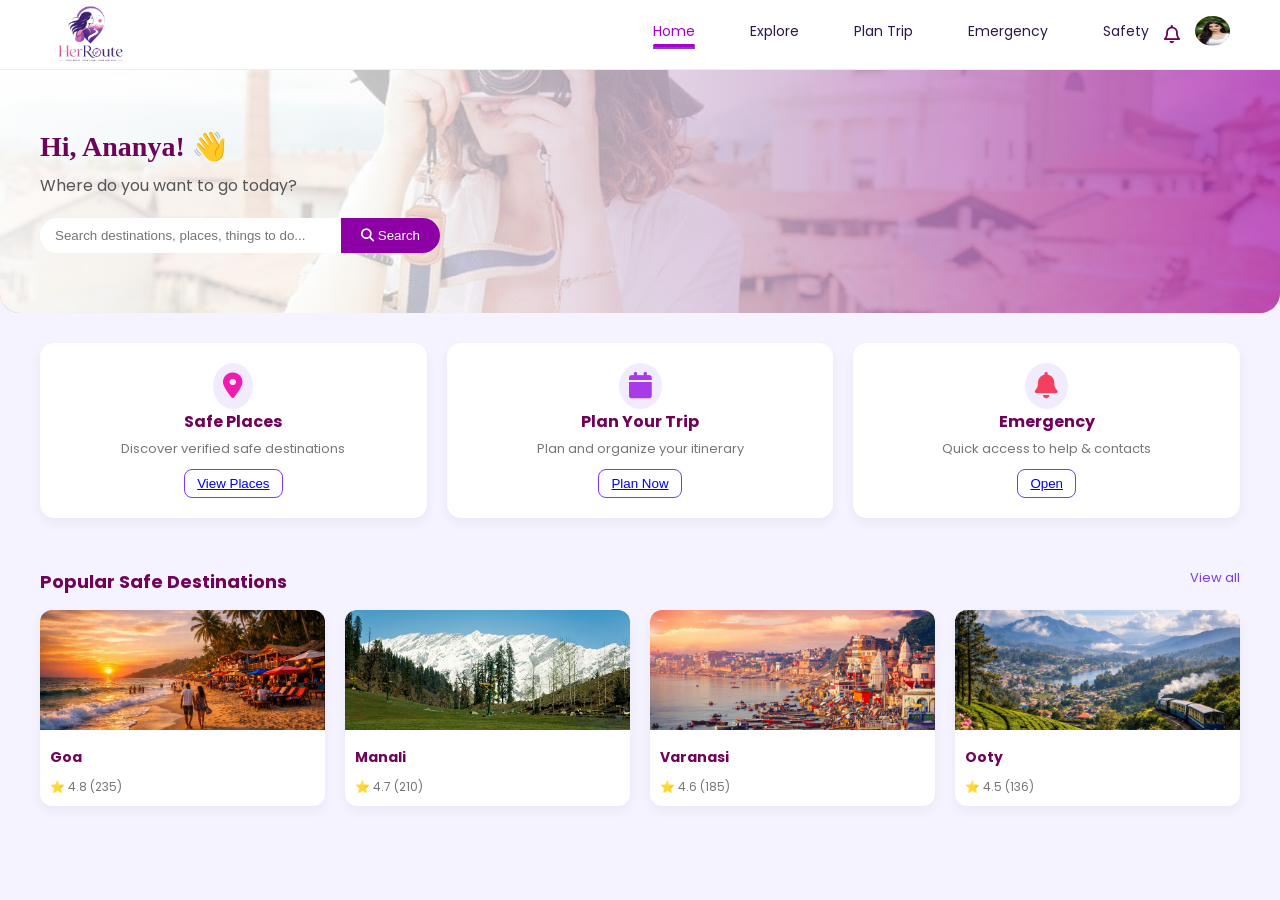
==== index.html @ 0c9c6dc7 "Added complete frontend of HerRoute travel website. Added all HTML, CSS, images, and UI components f" ====
<!DOCTYPE html>
<html lang="en">
<head>
    <meta charset="UTF-8">
    <meta name="viewport" content="width=device-width, initial-scale=1.0">
    <title>Home - HerRoute</title>

    <link rel="stylesheet" href="style.css">

    <!-- Google Fonts -->
    <link href="https://fonts.googleapis.com/css2?family=Poppins:wght@300;400;600&display=swap" rel="stylesheet">

    <!-- Font Awesome -->
    <link rel="stylesheet" href="https://cdnjs.cloudflare.com/ajax/libs/font-awesome/6.5.0/css/all.min.css">
</head>
<body class="home-page">

<!-- NAVBAR -->
<header class="navbar">
    <div class="logo">
        <img src="images/logoo.png" alt="Logo">
    
    </div>

    <nav class="nav-links">
        <a href="index.html" class="active">Home</a>
        <a href="explore.html">Explore</a>
        <a href="Itinerary.html">Plan Trip</a>
        <a href="emergencycontacts.html">Emergency</a>
        <a href="safetytips.html">Safety</a>
    </nav>

    <div class="nav-icons">
        <i class="fa-regular fa-bell"></i>
        <a href="profile.html">
    <img src="images/pfp.jpg" alt="User" class="profile-pic">
</a>
    </div>
</header>

<!-- HERO SECTION -->
<section class="hero">

    <div class="hero-content">
        <h2>Hi, Ananya! 👋</h2>
        <p>Where do you want to go today?</p>

        <!-- Search -->
        <div class="search-box">
            <input type="text" placeholder="Search destinations, places, things to do...">
            <button><i class="fa-solid fa-magnifying-glass"></i> Search</button>
        </div>
    </div>

   

</section>

<!-- QUICK CARDS -->
<section class="quick-cards">

    <div class="card">
        <i class="fa-solid fa-location-dot icon1"></i>
        <h3>Safe Places</h3>
        <p>Discover verified safe destinations</p>
        <button><a href="explore.html" class="card-btn">View Places</a></button>
    </div>

    <div class="card">
       <i class="fa-solid fa-calendar icon2"></i>
        <h3>Plan Your Trip</h3>
        <p>Plan and organize your itinerary</p>
        <button><a href="Itinerary.html" class="card-btn">Plan Now</a></button>
    </div>

    <div class="card">
        <i class="fa-solid fa-bell icon3"></i>
        <h3>Emergency</h3>
        <p>Quick access to help & contacts</p>
        <button><a href="emergencycontacts.html" class="card-btn">Open</a></button>
        
    </div>

</section>

<!-- DESTINATIONS -->
<section class="destinations">

    <div class="section-header">
        <h3>Popular Safe Destinations</h3>
        <a href="explore.html">View all</a>
    </div>

    <div class="destination-cards">

        <div class="destination">
            <img src="images/Goa.png" alt="Goa">
            <h4>Goa</h4>
            <p>⭐ 4.8 (235)</p>
        </div>

        <div class="destination">
            <img src="images/Manali.jpeg" alt="Manali">
            <h4>Manali</h4>
            <p>⭐ 4.7 (210)</p>
        </div>

        <div class="destination">
            <img src="images/varanasi.jpg" alt="varanasi">
            <h4>Varanasi</h4>
            <p>⭐ 4.6 (185)</p>
        </div>

        <div class="destination">
            <img src="images/ooty.png" alt="Ooty">
            <h4>Ooty</h4>
            <p>⭐ 4.5 (136)</p>
        </div>

    </div>

</section>

</body>
</html>
---- style.css ----
body {
    background-image: url("bg.png");
    background-size: cover;          /* fills screen */
    background-position: center;
    background-repeat: no-repeat;
    background-attachment: fixed;    /* stays still while scrolling */

    font-family: 'Poppins', sans-serif;
    
}
/* Login page/*
/* ===== RESET ===== */

* {
    margin: 0;
    padding: 0;
    box-sizing: border-box;
}

.bg-video {
    position: fixed;
    top: 0;
    left: 0;

    width: 100%;
    height: 100%;
    object-fit: cover;

    z-index: -1;   /* stays behind everything */
}



/* ===== MAIN CONTAINER ===== */
.login-container {
    display: flex;
    height: 100vh;
}

/* ===== LEFT SIDE ===== */
.login-left {
    width: 50%;
    padding: 40px;
    display: flex;
    flex-direction: column;
    justify-content: space-between;
}

/* logo text */
.logo-section h1 {
    color: #7c3aed;
    font-size: 36px;
}

.logo-section h3 {
    color: #a855f7;
    font-weight: 400;
    margin-bottom: 10px;
}

.logo-section p {
    color: #666;
    font-size: 14px;
}

/* illustration */
.illustration img {
    width: 80%;
    margin-top: 40px;
}

/* ===== RIGHT SIDE ===== */
.login-right {
    display: flex;
    justify-content: flex-start;   /* moves box to left */
    align-items: center;
    padding-left: -60px;            /* small spacing from center line */
}

/* ===== LOGIN BOX ===== */
.login-box {
    width: 400px;
    background: white;
    padding: 30px;
    border-radius: 16px;
    box-shadow: 0 10px 25px rgb(52, 40, 40);
}

/* title */
.login-box h2 {
    font-family: cursive;
    text-align: center;
    color: #a900ad;
}

.subtitle {
    text-align: center;
    font-size: 13px;
    color: #777;
    margin-bottom: 20px;
}

/* ===== FORM ===== */
form {
    display: flex;
    flex-direction: column;
}

form label {
    font-size: 13px;
    margin-bottom: 5px;
}

form input {
    padding: 10px;
    margin-bottom: 15px;
    border-radius: 8px;
    border: 1px solid #ddd;
    outline: none;
}

/* forgot */
.forgot {
    text-align: right;
    margin-bottom: 15px;
}

.forgot a {
    font-size: 12px;
    color: #e00072;
    text-decoration: none;
}

/* login button */
.login-btn {
    background: linear-gradient(to right, #c502c1, #a855f7);
    color: white;
    border: none;
    padding: 10px;
    border-radius: 8px;
    cursor: pointer;
    font-weight: 600;
}

/* divider */
.divider {
    text-align: center;
    font-size: 12px;
    color: #777;
    margin: 20px 0;
}

/* ===== SOCIAL LOGIN ===== */
.social-login {
    display: flex;
    gap: 10px;
}

.social-login button {
    flex: 1;
    padding: 8px;
    border-radius: 8px;
    border: 1px solid #ddd;
    background: white;
    cursor: pointer;
    font-size: 13px;
}

/* icons spacing */
.social-login i {
    margin-right: 5px;
}

/* signup text */
.signup-text {
    text-align: center;
    font-size: 13px;
    margin-top: 15px;
}

.signup-text a {
    color: #7c3aed;
    text-decoration: none;
    font-weight: 500;
}
/* ===== RESET ===== */
* {
    margin: 0;
    padding: 0;
    box-sizing: border-box;
}

/* ===== BODY ===== */
body.signup-page {
    font-family: 'Poppins', sans-serif;
    height: 100vh;
    overflow: hidden;
}

/* ===== VIDEO BACKGROUND ===== */
.bg-video {
    position: fixed;
    top: 0;
    left: 0;

    width: 100%;
    height: 100%;
    object-fit: cover;

    z-index: -1;
}

/* overlay for readability */
body.signup-page::before {
    content: "";
    position: fixed;
    top: 0;
    left: 0;

    width: 100%;
    height: 100%;

    background: rgba(255, 255, 255, 0.6);
    z-index: -1;
}

/* ===== MAIN CONTAINER ===== */
.signup-container {
    display: flex;
    height: 100vh;
}

/* ===== LEFT SIDE ===== */
.signup-left {
    width: 50%;
    padding: 40px;

    display: flex;
    flex-direction: column;
    justify-content: space-between;
}

/* logo section */
.logo-section img {
    width: 450px;
    margin-bottom: 10px;
}

.logo-section h1 {
    color: #7c3aed;
    font-size: 36px;
}

.logo-section h3 {
    color: #a855f7;
    font-weight: 400;
}

.logo-section p {
    margin-top: 10px;
    color: #555;
    font-size: 14px;
}

/* illustration */
.illustration img {
    width: 80%;
    margin-top: 40px;
}

/* ===== RIGHT SIDE ===== */
.signup-right {
    width: 50%;
    display: flex;
    justify-content: flex-start;
    align-items: center;
    padding-left: 40px;
}

/* ===== SIGNUP BOX ===== */
.signup-box {
    width: 380px;
    background: #ffffff;
    padding: 30px;
    border-radius: 16px;

    box-shadow: 0 10px 25px rgb(52, 40, 40);
}

/* heading */
.signup-box h2 {
    font-family: cursive;
    text-align: center;
    color: #8d07a2;
}

.subtitle {
    text-align: center;
    font-size: 13px;
    color: #777;
    margin-bottom: 20px;
}

/* ===== FORM ===== */
form {
    display: flex;
    flex-direction: column;
}

form label {
    font-size: 13px;
    margin-bottom: 5px;
}

/* input fields */
form input {
    padding: 10px;
    margin-bottom: 15px;

    border-radius: 8px;
    border: 1px solid #ddd;
    outline: none;
}

/* password field with icon */
.password-field {
    position: relative;
}

.password-field input {
    width: 100%;
    padding-right: 35px;
}

.password-field i {
    position: absolute;
    right: 10px;
    top: 50%;
    transform: translateY(-50%);
    color: #777;
    cursor: pointer;
}

/* signup button */
.signup-btn {
    background: linear-gradient(to right, #9d006c, #a855f7);
    color: white;

    border: none;
    padding: 12px;
    border-radius: 8px;

    font-weight: 600;
    cursor: pointer;
}

/* divider */
.divider {
    text-align: center;
    font-size: 12px;
    color: #777;
    margin: 20px 0;
}

/* ===== SOCIAL LOGIN ===== */
.social-login {
    display: flex;
    gap: 10px;
}

.social-login button {
    flex: 1;
    padding: 8px;

    border-radius: 8px;
    border: 1px solid #ddd;
    background: white;

    cursor: pointer;
    font-size: 13px;
}

.social-login i {
    margin-right: 5px;
}

/* login text */
.login-text {
    text-align: center;
    font-size: 13px;
    margin-top: 15px;
}

.login-text a {
    color: #7c3aed;
    text-decoration: none;
    font-weight: 500;
}

/* ===== HOVER EFFECTS ===== */
.signup-btn:hover {
    opacity: 0.9;
}

.social-login button:hover {
    background: #f5f3ff;
}
/* RESET */
* {
    margin: 0;
    padding: 0;
    box-sizing: border-box;
}

/* BODY */
body {
    font-family: 'Poppins', sans-serif;
    background-color: #F5F3FF;
    color: #6e0359;
}
/*dashboard */
/* ===== RESET ===== */
* {
    margin: 0;
    padding: 0;
    box-sizing: border-box;
}

body.home-page {
    font-family: 'Poppins', sans-serif;
    background: #f5f3ff;
}

/* ===== NAVBAR ===== */
.navbar {
    display: flex;
    justify-content: space-between;
    align-items: center;

    padding: 15px 40px;
    background: #ffffff;
    border-bottom: 1px solid #eee;
}

/* logo */
.logo {
    display: flex;
    align-items: center;
    gap: 10px;
}

.logo img {
    width: 35px;
}

.logo span {
    font-weight: 600;
    color: #7c3aed;
}

/* nav links */
.nav-links {
    display: flex;
    gap: 25px;
}

.nav-links a {
    text-decoration: none;
    color: #555;
    font-size: 14px;
}

.nav-links .active {
    color: #7c3aed;
    border-bottom: 2px solid #7c3aed;
    padding-bottom: 5px;
}

/* icons */
.nav-icons {
    display: flex;
    align-items: center;
    gap: 15px;
}

.nav-icons i {
    font-size: 18px;
    cursor: pointer;
}

.nav-icons img {
    height: 30px;
    width: 35px;
    border-radius: 50%;
}

/* ===== HERO SECTION ===== */
   .hero {
    position: relative;
    padding: 60px 40px;
    border-radius: 0 0 20px 20px;
    overflow: hidden;

    /* background image */
    background: url("images/female.jpg") no-repeat center/cover;
}
.hero::before {
    content: "";
    position: absolute;
    top: 0;
    left: 0;

    width: 100%;
    height: 100%;

    /* gradient overlay from left */
    background: linear-gradient(
        to right,
        rgba(255, 255, 255, 0.9) 0%,
        rgba(255, 255, 255, 0.7) 30%,
        rgba(209, 179, 212, 0.771) 60%,
        rgba(178, 47, 180, 0.808) 100%
    );

    z-index: 1;
}
.hero-content {
    position: relative;
    z-index: 2;
}

/* text */
.hero-content h2 {
    font-family: cursive;
    font-size: 28px;
    margin-bottom: 10px;
}

.hero-content p {
    color: #555;
    margin-bottom: 20px;
}

/* search box */
.search-box {
    display: flex;
    background: white;
    border-radius: 30px;
    overflow: hidden;
    width: 400px;
}

.search-box input {
    flex: 1;
    border: none;
    padding: 10px 15px;
    outline: none;
}

.search-box button {
    background: #8d00a5;
    color: white;
    border: none;
    padding: 10px 20px;
    cursor: pointer;
}

/* image */
.hero-image img {
    width: 350px;
}

/* ===== QUICK CARDS ===== */
.quick-cards {
    display: flex;
    gap: 20px;
    padding: 30px 40px;
}

.card {
    flex: 1;
    background: #f5dbff;
    padding: 20px;
    border-radius: 16px;
    box-shadow: 0 5px 12px rgba(0,0,0,0.05);

    text-align: center;
}
.icon1 {
    color: #f01bb0;   /* purple */
}

.icon2 {
    color: #a83be8;   /* pink */
}

.icon3 {
    color: #f43f5e;   /* red */
}
.card i {
    font-size: 26px;
    padding: 10px;
    border-radius: 50%;
    background: rgba(124, 58, 237, 0.1);
}

.card h3 {
    font-size: 16px;
    margin-bottom: 5px;
}

.card p {
    font-size: 13px;
    color: #777;
    margin-bottom: 10px;
}

.card button {
    border: 1px solid #7c3aed;
    background: transparent;
    color: #7c3aed;
    padding: 6px 12px;
    border-radius: 8px;
    cursor: pointer;
}

/* ===== DESTINATIONS ===== */
.destinations {
    padding: 20px 40px;
}

/* header */
.section-header {
    display: flex;
    justify-content: space-between;
    margin-bottom: 15px;
}

.section-header h3 {
    font-size: 18px;
}

.section-header a {
    font-size: 13px;
    color: #7c3aed;
    text-decoration: none;
}

/* cards */
.destination-cards {
    display: flex;
    gap: 20px;
}

.destination {
    width: 450px;
    background: white;
    border-radius: 12px;
    overflow: hidden;
    box-shadow: 0 5px 12px rgba(0,0,0,0.05);
}

.destination img {
    width: 100%;
    height: 120px;
    object-fit: cover;
}

.destination h4 {
    padding: 10px;
    font-size: 14px;
}

.destination p {
    padding: 0 10px 10px;
    font-size: 12px;
    color: #777;
}

/* ===== EXPLORE PAGE ===== */
body.explore-page {
    font-family: 'Poppins', sans-serif;
    background: #f5f3ff;
}

/* ===== MAIN LAYOUT ===== */
.explore-container {
    display: flex;
    padding: 30px 40px;
    gap: 30px;
}

/* ===== SIDEBAR ===== */
.sidebar {
    height:650px;
    width: 250px;
    background: #ffe2fc;
    padding: 20px;
    border-radius: 16px;
    box-shadow: 0 5px 12px rgb(186 183 183);
}

.sidebar h3 {
    font-size: 14px;
    margin-bottom: 10px;
    color: #555;
}

/* categories */
.category-list {
    list-style: none;
    margin-bottom: 20px;
}

.category-list li {
    padding: 8px 10px;
    border-radius: 8px;
    font-size: 13px;
    cursor: pointer;
    margin-bottom: 5px;
}

.category-list li:hover {
    background: #d196ca;
}

.category-list .active {
    background: linear-gradient(to right, #8a0068, #a855f7);
    color: rgb(208, 162, 209);
}

/* ratings */
.ratings label {
    display: block;
    font-size: 13px;
    margin-bottom: 8px;
    color: #555;
    cursor: pointer;
}

/* ===== CONTENT ===== */
.explore-content {
    flex: 1;
}

.explore-content h2 {
    font-family: cursive;
    margin-bottom: 20px;
}

/* ===== GRID ===== */
.destination-grid {
    display: grid;
    grid-template-columns: repeat(3, 1fr);
    gap: 20px;
}

/* ===== CARD ===== */
.destination-card {
    height: 200px;
    position: relative;

    background: white;
    border-radius: 14px;
    overflow: hidden;
    box-shadow: 0 5px 12px rgba(0,0,0,0.05);
    transition: 0.3s;
}
.heart-icon {
    position: absolute;
    top: 10px;
    right: 10px;
    background: white;
    padding: 6px;
    border-radius: 50%;
    font-size: 14px;
    cursor: pointer;
    transition: 0.3s;
}
.card-link {
    text-decoration: none;
    color: inherit;
}
/* when liked */
.heart-icon.liked {
    color: #e11d48; /* red */
}

.destination-card:hover {
    transform: translateY(-5px);
}

/* image */
.destination-card img {
    width: 100%;
    height: 140px;
    object-fit: cover;
}

/* info */
.card-info {
    padding: 10px;
}

.card-info h4 {
    font-size: 14px;
    margin-bottom: 3px;
}

.card-info p {
    font-size: 12px;
    color: #777;
}

.card-info span {
    font-size: 12px;
    color: #f59e0b;
}
/* ===== DETAILS PAGE ===== */
body.details-page {
    font-family: 'Poppins', sans-serif;
    background: #f5f3ff;
}

/* ===== BACK LINK ===== */
.back-link {
    padding: 15px 40px;
}

.back-link a {
    text-decoration: none;
    color: #7b0268;
    font-size: 14px;
}

/* ===== MAIN LAYOUT ===== */
.details-container {
    display: flex;
    gap: 30px;
    padding: 20px 40px;
}

/* ===== LEFT IMAGE SECTION ===== */
.image-section {
    flex: 1;
}

.main-image {
    width: 100%;
    height: 280px;
    object-fit: cover;
    border-radius: 16px;
}

/* thumbnails */
.thumbnail-row {
    display: flex;
    gap: 10px;
    margin-top: 10px;
}

.thumbnail-row img {
    width: 200px;
    height: 250px;
    object-fit: cover;
    border-radius: 10px;
    cursor: pointer;
}

/* ===== RIGHT DETAILS ===== */
.details-section {
    flex: 1;
    background: white;
    padding: 20px;
    border-radius: 16px;
    box-shadow: 0 5px 12px rgba(0,0,0,0.05);
}

/* headings */
.details-section h2 {
    font-size: 24px;
    margin-bottom: 5px;
}

.type {
    font-size: 14px;
    color: #777;
    margin-bottom: 10px;
}

.rating {
    color: #f59e0b;
    margin-bottom: 15px;
}

/* description */
.description {
    font-size: 14px;
    color: #555;
    margin-bottom: 20px;
}

/* ===== INFO LIST ===== */
.info-list {
    margin-bottom: 20px;
}

.info-item {
    display: flex;
    align-items: center;
    gap: 10px;
    margin-bottom: 10px;
    font-size: 14px;
}
.icon-time {
     color: #e81212;   /* purple */
}

.icon-safety {
    color: #22c55e;   /* green */
}

.icon-ideal {
    color: #ec4899;   /* pink */
}

.icon-budget {
    color: #f66f1b;   /* orange */
}

.info-item i {
     font-size: 18px;
    padding: 8px;
    border-radius: 50%;
}

/* ===== TIP BOX ===== */
.tip-box {
    font-family: cursive;
    background: #fcedff;
    padding: 12px;
    border-radius: 10px;
    display: flex;
    gap: 10px;
    font-size: 13px;
    margin-bottom: 20px;
}

.tip-box i {
    color: #f59e0b;
}

/* ===== BUTTON ===== */
.add-btn {
    width: 100%;
    background: linear-gradient(to right, #6b0f99, #5a1f55);
    color: white;
    border: none;
    padding: 12px;
    border-radius: 10px;
    cursor: pointer;
    font-weight: 600;
}

/* hover */
.add-btn:hover {
    opacity: 0.9;
}
/* NAVBAR */
.navbar {
    height: 70px;
    display: flex;
    align-items: center;
    justify-content: space-between;
    padding: 0 50px;

    background-color: #ffffff;
    box-shadow: 0 2px 10px rgba(0, 0, 0, 0.05);
    .nav-right {
    display: flex;
    align-items: center;
    gap: 15px;   /* space between bell & profile */
}

/* icon styling */
.nav-right i {
    font-size: 20px;
    cursor: pointer;
    color: #2D174D;
}

/* profile image */
.nav-right img {
    width: 35px;
    height: 35px;
    border-radius: 50%;
}
}

.logo img {
    height: 80px;
    width: auto;
}
.nav-links {
    margin-left: auto;
}

.nav-links a {
    position: relative;
    text-decoration: none;
    color: #2D174D;
    margin: 0 15px;
    padding-bottom: 5px;
}

/* ACTIVE TEXT COLOR */
.nav-links a.active {
    color: #a800ca;
}

/* UNDERLINE */
.nav-links a.active::after {
    content: "";
    position: absolute;
    left: 0;
    bottom: 0;
    width: 100%;
    height: 3px;
    background: #a800ca;
    border-radius: 5px;
}

.user-icon img {
    width: 35px;
    height: 35px;
    border-radius: 50%;
}

/* MAIN CONTAINER */
.container {
    padding: 12 14px;
}

/* TITLE */
.container h2 {
    font-family: cursive;
    font-size: 22px;
    margin-bottom: 20px;
}

/* INPUTS */
.top-inputs {
    display: flex;
    gap: 20px;
    margin-bottom: 30px;
}

.input-group {
    display: flex;
    flex-direction: column;
}

.input-group label {
    font-size: 13px;
    margin-bottom: 5px;
    color: #740882;
}

.input-group input {
    padding: 10px 14px;
    width: 260px;
    border-radius: 8px;
    border: 1px solid #ddd;
    background: #fff;
}

/* MAIN LAYOUT */
.itinerary-content {
    display: flex;
    gap: 25px;
    align-items: flex-start;
}

/* SIDEBAR */
.days-sidebar {
    width: 120px;
    display: flex;
    flex-direction: column;
    gap: 10px;
}

.day {
    padding: 10px;
    border-radius: 10px;
    border: none;
    background: #faddff;
    text-align: left;
    cursor: pointer;
    font-size: 13px;
    box-shadow: 0 5px 12px #62354e70;
}

.day span {
    display: block;
    font-size: 11px;
    color: #b8a1b8;
}

.day.active {
    background: #732873db;
    color: white;
}

.add-day {
    margin-top: 10px;
    padding: 10px;
    border: none;
    border-radius: 10px;
    background: #E9D5FF;
    color: #5D1C6A;
    cursor: pointer;
}

/* DAY DETAILS */
.day-details {
    flex: 1;
    background: #ffffff;
    padding: 20px;
    border-radius: 25px;
    box-shadow: 0 5px 12px #ec7dbc70;
}

/* HEADER */
.day-header {
    display: flex;
    justify-content: space-between;
    align-items: center;
    margin-bottom: 20px;
}

.day-header h3 {
    font-size: 16px;
}

.add-activity {
    background: #640b70;
    color: white;
    padding: 8px 14px;
    border: none;
    border-radius: 8px;
    cursor: pointer;
}

/* ACTIVITIES */
.activity {
    display: flex;
    justify-content: space-between;
    align-items: center;
    background: #ffdcf0;
    padding: 14px;
    border-radius: 10px;
    margin-bottom: 12px;
}

.activity-info h4 {
    font-size: 14px;
    margin-bottom: 3px;
}

.activity-info p {
    font-size: 12px;
    color: #777;
}

.activity-time {
    font-size: 13px;
    color: #555;
}

/* IMAGE SECTION */
.illustration img {
    width: 220px;
    margin-top: 20px;
}

/* ===== EMERGENCY PAGE ===== */

.emergency-content {
    display: flex;
    gap: 25px;
    margin-top: 20px;
}

/* LEFT BOX - Emergency Numbers */
.emergency-box {
    flex: 1;
    background: #ffffff;
    padding: 20px;
    border-radius: 14px;
    box-shadow: 0 5px 12px rgba(0,0,0,0.05);
}

.emergency-box h3 {
    margin-bottom: 15px;
}

/* Each emergency row */
.emergency-item {
    display: flex;
    justify-content: space-between;
    align-items: center;
    background: #ffe4fa;
    padding: 12px 14px;
    border-radius: 10px;
    margin-bottom: 10px;
    font-size: 14px;
}

.emergency-item i {
    color: #6e0359;
    cursor: pointer;
}

/* RIGHT BOX - Contacts */
.contacts-box {
    flex: 1.5;
    background: #ffffff;
    padding: 20px;
    border-radius: 14px;
    box-shadow: 0 5px 12px rgba(0,0,0,0.05);
}

.contacts-box h3 {
    margin-bottom: 15px;
}

/* Contact item */
.contact-item {
    display: flex;
    align-items: center;
    gap: 12px;
    background: #ffe4fa;
    padding: 12px;
    border-radius: 10px;
    margin-bottom: 10px;
}

.contact-item img {
    width: 40px;
    height: 40px;
    border-radius: 50%;
}

.contact-item h4 {
    font-size: 14px;
}

.contact-item p {
    font-size: 12px;
    color: #777;
}

/* Add contact button */
.add-contact {
    margin-top: 10px;
    padding: 10px;
    width: 100%;
    border: none;
    border-radius: 10px;
    background: #6e0359;
    color: white;
    cursor: pointer;
}

/* ===== QUICK ACTIONS ===== */

.quick-actions {
    display: flex;
    gap: 20px;
    margin-top: 25px;
}

/* Action cards */
.action-box {
    flex: 1;
    background: #ffffff;
    padding: 20px;
    border-radius: 14px;
    box-shadow: 0 5px 12px rgba(0,0,0,0.05);
    text-align: center;
}

.action-box i {
    font-size: 26px;
    color: #cf2121;
    margin-bottom: 10px;
}

.action-box h4 {
    font-size: 15px;
    margin-bottom: 5px;
}

.action-box p {
    font-size: 13px;
    color: #777;
}
/* ===== SAFETY TIPS PAGE ===== */

.subtitle {
    font-size: 13px;
    color: #777;
    margin-bottom: 20px;
}

/* CARD LAYOUT */
.tips-grid {
    display: grid;
    grid-template-columns: repeat(3, 1fr); /* 3 in one row */
    gap: 20px;
}
.tip-card {
    display: flex;
    align-items: center;
    gap: 15px;

    background: #ffffff;
    padding: 20px;
    border-radius: 16px;
    box-shadow: 0 5px 12px rgba(0,0,0,0.05);

    min-height: 140px;   /* makes cards BIG */
    width: 100%;

    transition: 0.2s;
}

/* ICON */
.tip-card i {
    font-size: 33px;   /* keep this normal */
    
    background: #EDE9FE;
    padding: 12px;
    border-radius: 12px;

    width: 50px;       /* FIXED BOX */
    height: 50px;
    
    display: flex;
    align-items: center;
    justify-content: center;

    transform: scale(1.5);   /* THIS increases icon size */
}
.tip-card:nth-child(1) i {
    color: #8B5CF6; /* violet */
}

.tip-card:nth-child(2) i {
    color: #EC4899; /* pink */
}

.tip-card:nth-child(3) i {
    color: #F59E0B; /* orange */
}

.tip-card:nth-child(4) i {
    color: #10B981; /* green */
}

.tip-card:nth-child(5) i {
    color: #3B82F6; /* blue */
}

.tip-card:nth-child(6) i {
    color: #EF4444; /* red */
}

/* TEXT CONTAINER  */
.tip-text {
    display: flex;
    flex-direction: column;
}

.tip-text h4 {
    font-size: 15px;
    margin-bottom: 4px;
}

.tip-text p {
    font-size: 13px;
    color: #777;
}



/* ===== BOTTOM MESSAGE ===== */

.motivation-box {
    margin-top: 100px;
    background: #dd4a4a73;
    padding: 15px;
    border-radius: 12px;
    text-align: center;
}

.motivation-box p {
    color: #92046b;
    font-size: 14px;
    font-weight: 500;
    font-family: cursive;
}
/* ===== BACK BUTTON ===== */
.back-btn {
    position: absolute;
    top: 15px;
    left: 20px;
    z-index: 10;
}

.back-btn a {
    font-size: 22px;
    color: #2D174D;
    text-decoration: none;
}

/* ===== PROFILE PAGE ===== */
.profile-container {
    display: flex;
    min-height: 100vh;
    width: 100%;
}
.container {
   margin: 0;        /* remove auto centering */
    padding: 0;       /* remove inner gap */
    width: 100%;   /* remove top gap */
}

.back-btn {
    position: absolute;
    top: 20px;
    left: 20px;
    font-size: 22px;
    color: #7c3aed;
    text-decoration: none;
}
/* ===== LEFT SIDEBAR ===== */
.profile-sidebar {
    width: 320px;          /* or 40% if you want */

    height: 100vh;
    background: #ffffff;

    margin: 0;
    padding: 20px;

    border-radius: 0;      /* remove card look */
    position: fixed;      
    top: 0;
    left: 0;
}
body {
    margin: 0;
}
/* profile info */
.profile-info {
    text-align: center;
    margin-bottom: 20px;
}

.profile-info img {
    width: 80px;
    height: 80px;
    border-radius: 50%;
    margin-bottom: 10px;
}

.profile-info h3 {
    font-family: cursive;
    font-size: 16px;
    margin-bottom: 5px;
}

.profile-info p {
    font-size: 13px;
    color: #777;
    margin-bottom: 3px;
}

/* edit button */
.edit-btn {
    margin-top: 10px;
    padding: 8px 12px;
    border: none;
    border-radius: 8px;
    background: #93008c;
    color: white;
    cursor: pointer;
    font-size: 13px;
}

/* menu */
.profile-menu {
    display: flex;
    flex-direction: column;
    gap: 10px;
}

.profile-menu a {
    text-decoration: none;
    color: #2D174D;
    padding: 10px;
    border-radius: 10px;
    font-size: 14px;
}

.profile-menu a i {
    margin-right: 10px;
}

/* active menu */
.profile-menu .active {
    background: #EDE9FE;
    color: #93008c;
}

/* ===== RIGHT SIDE ===== */
.profile-content {
    margin-left: 320px;   /* same as sidebar width */
    padding: 20px 40px;
}


/* headings */
.profile-content h3 {
    margin-bottom: 15px;
}

/* overview cards */
.overview-cards {
    display: flex;
    gap: 20px;
    margin-bottom: 25px;
}

.overview-card {
    flex: 1;
    background: #ffffff;
    padding: 20px;
    border-radius: 14px;
    text-align: center;
    box-shadow: 0 5px 12px rgba(0,0,0,0.05);
}

.overview-card h2 {
    color: rgb(187 7 199);
    margin-bottom: 5px;
}

.overview-card p {
    font-size: 13px;
    color: #777;
}

/* preferences */
.preferences {
    display: flex;
    flex-direction: column;
    gap: 12px;
}

.pref-item {
    display: flex;
    justify-content: space-between;
    align-items: center;

    background: #ffffff;
    padding: 22px 30px;
    border-radius: 10px;
    box-shadow: 0 5px 12px rgba(0,0,0,0.05);
    font-size: 14px;
}

.pref-item i {
    margin-right: 8px;
    color: #b122ba;
}
body {
    margin: 0;
}
.profile-image {
    position: absolute;
    bottom: 0;
    right: 0;
}

/* ===== BACK BUTTON ===== */
.top-bar {
    display: flex;
    align-items: center;
    gap: 15px;   /* space between arrow and text */

    padding: 20px 40px;
}

/* arrow */
.back-arrow {
    font-size: 20px;
    color: #2D174D;
    text-decoration: none;
}

/* text */
.page-title {
    font-family: cursive;
    font-size: 20px;
    font-weight: 600;
}
.back-btn {
    position: absolute;
    top: 20px;
    left: 25px;
}

.back-btn a {
    font-size: 22px;
    color: #2D174D;
    text-decoration: none;
}

/* ===== CONTAINER ===== */
.container {
    padding: 60px 50px 30px 50px;
}

/* ===== TABS ===== */
.tabs {
    display: flex;
    gap: 25px;
    margin-bottom: 20px;
    font-size: 14px;
}

.tab {
    color: #777;
    cursor: pointer;
}

.tab.active {
    color: #8B5CF6;
    font-weight: 600;
}

/* ===== CARDS ===== */
.cards {
    display: flex;
    gap: 20px;
    margin-bottom: 30px;
}

.card {
    width: 220px;
    background: #ffffff;
    border-radius: 14px;
    overflow: hidden;
    box-shadow: 0 5px 12px rgb(130 61 89) 0px 5px 12px;
}

/* image section */
.card-img {
    position: relative;
}

.card-img img {
    width: 100%;
    height: 130px;
    object-fit: cover;
}

/* heart icon */
.card-img i {
    position: absolute;
    top: 10px;
    right: 10px;
    color: red;
    background: white;
    padding: 6px;
    border-radius: 50%;
    font-size: 12px;
}

/* card info */
.card-info {
    padding: 10px;
    display: flex;
    justify-content: space-between;
    align-items: center;
}

.card-info h4 {
    font-size: 14px;
}

.card-info span {
    font-size: 12px;
    color: #777;
}

.card-info i {
    color: orange;
}

/* ===== SECTION TITLE ===== */
.section-title {
    margin-bottom: 15px;
}

/* ===== PLANNED TRIPS ===== */
.planned-trips {
    display: flex;
    flex-direction: column;
    gap: 15px;
}

.trip {
    padding: 18px 20px;
    display: flex;
    align-items: center;
    justify-content: space-between;
     min-height: 140px;

    background: #ffffff;
    border-radius: 14px;
    box-shadow: 0 5px 12px rgb(149 112 145);
}

/* trip image */
.trip img {
    width: 60px;
    height: 50px;
    border-radius: 8px;
    object-fit: cover;
}

/* trip info */
.trip-info {
    flex: 1;
    margin-left: 15px;
}

.trip-info h4 {
    font-size: 14px;
}

.trip-info p {
    font-size: 12px;
    color: #777;
}

/* days */
.trip-days {
    font-size: 13px;
    color: #555;
}

/* button */
.view-btn {
    font-family:Georgia, 'Times New Roman', Times, serif;
     margin-left: 50px;
    border: 2px solid #a100a3;
    background: transparent;
    color: #a100a3;
    padding: 6px 12px;
    border-radius: 12px;
    cursor: pointer;
    font-size: 12px;
}

/* hover effect */
.view-btn:hover {
    background: #8B5CF6;
    color: white;
}
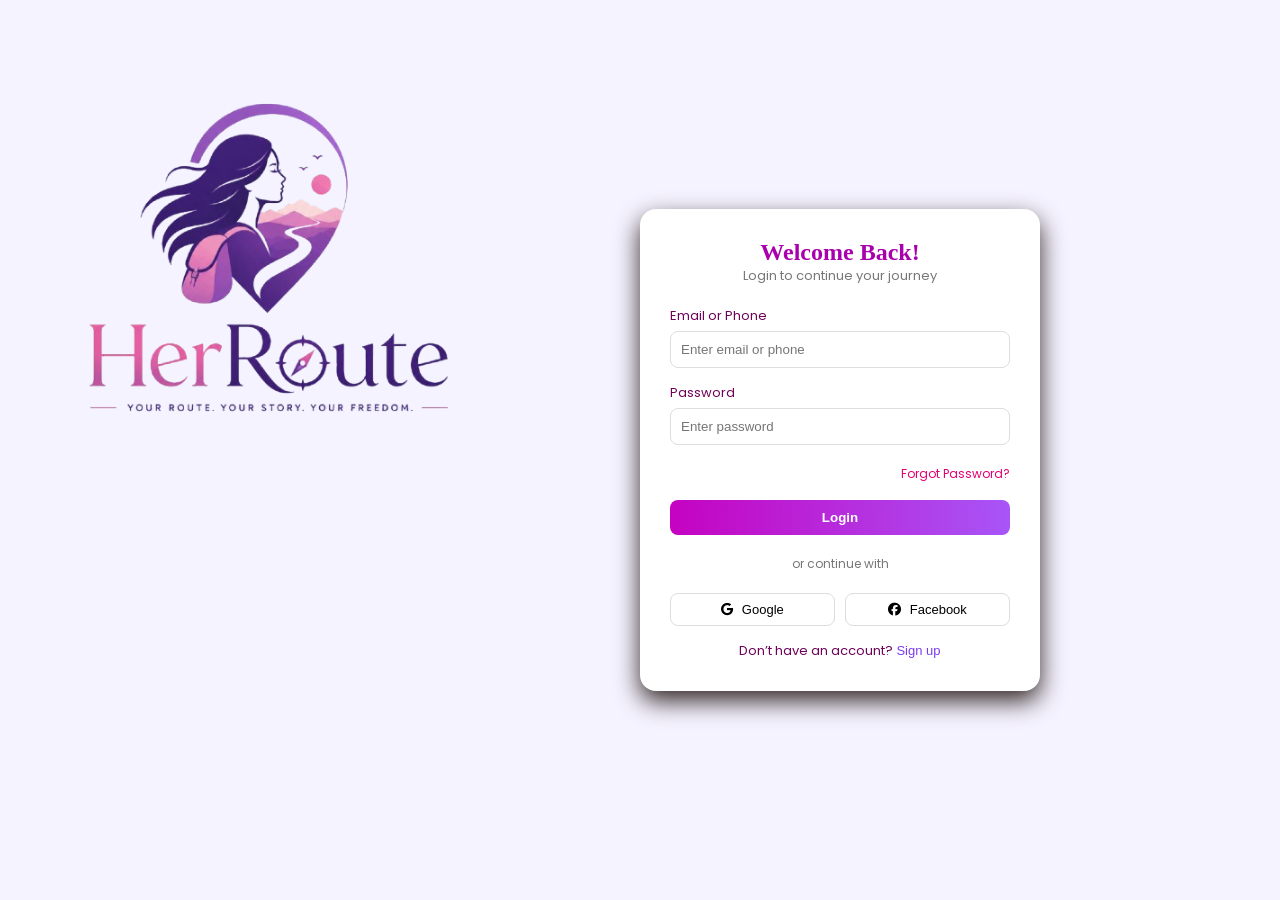
==== commit b3511356: "Add files via upload" ====
--- a/index.html
+++ b/index.html
@@ -3,7 +3,7 @@
 <head>
     <meta charset="UTF-8">
     <meta name="viewport" content="width=device-width, initial-scale=1.0">
-    <title>Home - HerRoute</title>
+    <title>Login - HerRoute</title>
 
     <link rel="stylesheet" href="style.css">
 
@@ -13,113 +13,78 @@
     <!-- Font Awesome -->
     <link rel="stylesheet" href="https://cdnjs.cloudflare.com/ajax/libs/font-awesome/6.5.0/css/all.min.css">
 </head>
-<body class="home-page">
+<video autoplay muted loop class="bg-video">
+    <source src="animate.mp4" type="video/mp4">
+</video>
+<body class="login-page">
 
-<!-- NAVBAR -->
-<header class="navbar">
-    <div class="logo">
-        <img src="images/logoo.png" alt="Logo">
-    
-    </div>
 
-    <nav class="nav-links">
-        <a href="index.html" class="active">Home</a>
-        <a href="explore.html">Explore</a>
-        <a href="Itinerary.html">Plan Trip</a>
-        <a href="emergencycontacts.html">Emergency</a>
-        <a href="safetytips.html">Safety</a>
-    </nav>
+<div class="login-container">
 
-    <div class="nav-icons">
-        <i class="fa-regular fa-bell"></i>
-        <a href="profile.html">
-    <img src="images/pfp.jpg" alt="User" class="profile-pic">
-</a>
-    </div>
-</header>
+    <!-- LEFT SIDE -->
+    <div class="login-left">
 
-<!-- HERO SECTION -->
-<section class="hero">
-
-    <div class="hero-content">
-        <h2>Hi, Ananya! 👋</h2>
-        <p>Where do you want to go today?</p>
-
-        <!-- Search -->
-        <div class="search-box">
-            <input type="text" placeholder="Search destinations, places, things to do...">
-            <button><i class="fa-solid fa-magnifying-glass"></i> Search</button>
-        </div>
-    </div>
-
-   
-
-</section>
-
-<!-- QUICK CARDS -->
-<section class="quick-cards">
-
-    <div class="card">
-        <i class="fa-solid fa-location-dot icon1"></i>
-        <h3>Safe Places</h3>
-        <p>Discover verified safe destinations</p>
-        <button><a href="explore.html" class="card-btn">View Places</a></button>
-    </div>
-
-    <div class="card">
-       <i class="fa-solid fa-calendar icon2"></i>
-        <h3>Plan Your Trip</h3>
-        <p>Plan and organize your itinerary</p>
-        <button><a href="Itinerary.html" class="card-btn">Plan Now</a></button>
-    </div>
-
-    <div class="card">
-        <i class="fa-solid fa-bell icon3"></i>
-        <h3>Emergency</h3>
-        <p>Quick access to help & contacts</p>
-        <button><a href="emergencycontacts.html" class="card-btn">Open</a></button>
-        
-    </div>
-
-</section>
-
-<!-- DESTINATIONS -->
-<section class="destinations">
-
-    <div class="section-header">
-        <h3>Popular Safe Destinations</h3>
-        <a href="explore.html">View all</a>
-    </div>
-
-    <div class="destination-cards">
-
-        <div class="destination">
-            <img src="images/Goa.png" alt="Goa">
-            <h4>Goa</h4>
-            <p>⭐ 4.8 (235)</p>
+        <div class="logo-section">
+            <img src="images/logoo.png" alt="Logo">
         </div>
 
-        <div class="destination">
-            <img src="images/Manali.jpeg" alt="Manali">
-            <h4>Manali</h4>
-            <p>⭐ 4.7 (210)</p>
-        </div>
+       
 
-        <div class="destination">
-            <img src="images/varanasi.jpg" alt="varanasi">
-            <h4>Varanasi</h4>
-            <p>⭐ 4.6 (185)</p>
-        </div>
+    </div>
+    
 
-        <div class="destination">
-            <img src="images/ooty.png" alt="Ooty">
-            <h4>Ooty</h4>
-            <p>⭐ 4.5 (136)</p>
+    <!-- RIGHT SIDE -->
+    <div class="login-right">
+
+        <div class="login-box">
+
+            <h2>Welcome Back!</h2>
+            <p class="subtitle">Login to continue your journey</p>
+
+            <!-- Form -->
+            <form>
+
+                <label>Email or Phone</label>
+                <input type="text" placeholder="Enter email or phone">
+
+                <label>Password</label>
+                <input type="password" placeholder="Enter password">
+
+                <div class="forgot">
+                    <a href="#">Forgot Password?</a>
+                </div>
+
+               
+                <button type="button" onclick="window.location.href='index.html'" class="login-btn">
+    Login
+</button>
+
+            </form>
+
+            <!-- Divider -->
+            <p class="divider">or continue with</p>
+
+            <!-- Social Login -->
+            <div class="social-login">
+                <button class="google-btn">
+                    <i class="fa-brands fa-google"></i> Google
+                </button>
+
+                <button class="facebook-btn">
+                    <i class="fa-brands fa-facebook"></i> Facebook
+                </button>
+            </div>
+
+            <!-- Signup -->
+            <p class="signup-text">
+                Don’t have an account? <a href="signup.html">Sign up</a>
+            </p>
+
         </div>
 
     </div>
 
-</section>
+</div>
 
 </body>
 </html>
